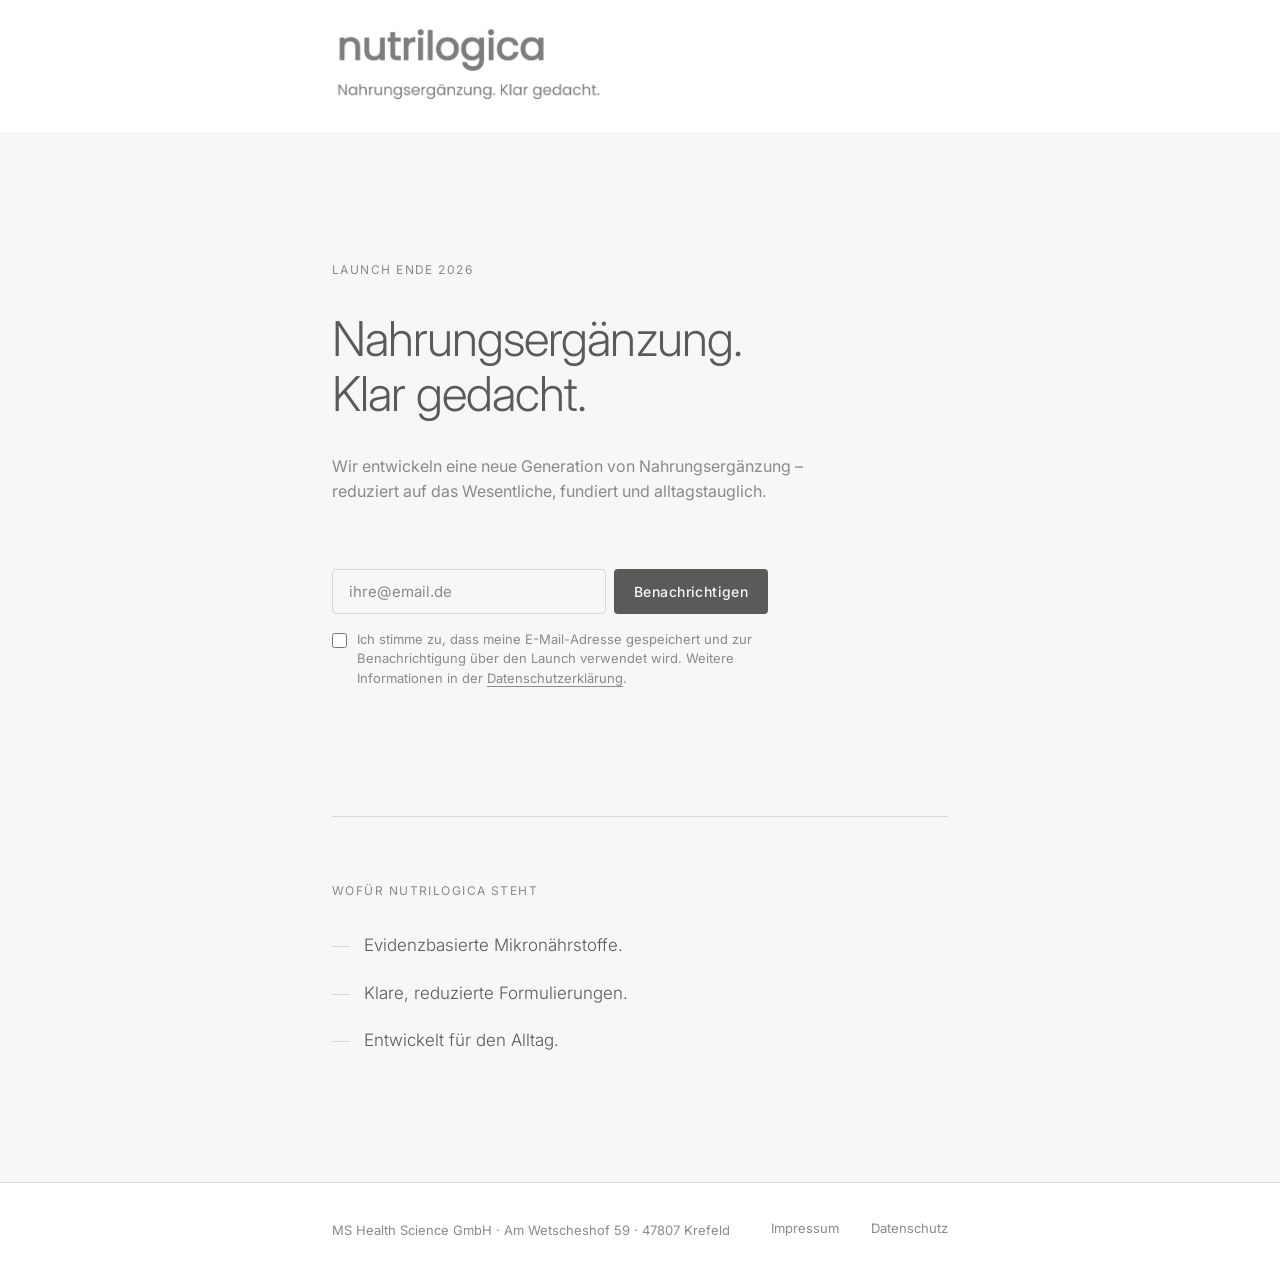
==== index.html @ a8f32e7f "Initial commit: nutrilogica coming soon page Static site with hero, email lead capture, GDPR consent" ====
<!DOCTYPE html>
<html lang="de">
<head>
  <meta charset="UTF-8" />
  <meta name="viewport" content="width=device-width, initial-scale=1.0" />
  <meta name="description" content="nutrilogica – Eine neue Generation von Nahrungsergänzung. Reduziert auf das Wesentliche. Launch Ende 2026." />
  <meta name="robots" content="noindex, nofollow" />

  <title>nutrilogica – Nahrungsergänzung. Klar gedacht.</title>

  <!-- Inter font -->
  <link rel="preconnect" href="https://fonts.googleapis.com" />
  <link rel="preconnect" href="https://fonts.gstatic.com" crossorigin />
  <link href="https://fonts.googleapis.com/css2?family=Inter:wght@300;400;500&display=swap" rel="stylesheet" />

  <link rel="stylesheet" href="style.css" />
</head>
<body>

  <!-- ─── Header ────────────────────────────────────────────────────────── -->
  <header class="site-header">
    <div class="container">
      <img
        class="logo"
        src="nutrilogica-logo_reduziert.png"
        alt="nutrilogica"
        width="1151"
        height="423"
      />
    </div>
  </header>

  <main>

    <!-- ─── Hero ──────────────────────────────────────────────────────────── -->
    <section class="hero">
      <div class="container">

        <p class="hero__eyebrow">Launch Ende 2026</p>

        <h1 class="hero__headline">Nahrungsergänzung.<br>Klar gedacht.</h1>

        <p class="hero__subline">
          Wir entwickeln eine neue Generation von Nahrungsergänzung –
          reduziert auf das Wesentliche, fundiert und alltagstauglich.
        </p>

        <!-- Lead capture form -->
        <form
          class="lead-form"
          id="leadForm"
          novalidate
          aria-label="E-Mail-Benachrichtigung anmelden"
        >
          <div class="lead-form__row">
            <label for="email" class="visually-hidden">E-Mail-Adresse</label>
            <input
              class="lead-form__input"
              type="email"
              id="email"
              name="email"
              placeholder="ihre@email.de"
              autocomplete="email"
              required
            />
            <button class="lead-form__btn" type="submit">
              Benachrichtigen
            </button>
          </div>

          <div class="lead-form__consent">
            <input
              type="checkbox"
              id="gdpr"
              name="gdpr"
              required
            />
            <label class="lead-form__consent-label" for="gdpr">
              Ich stimme zu, dass meine E-Mail-Adresse gespeichert und zur
              Benachrichtigung über den Launch verwendet wird. Weitere
              Informationen in der
              <a href="datenschutz.html">Datenschutzerklärung</a>.
            </label>
          </div>

          <p class="lead-form__success" role="status" aria-live="polite">
            Vielen Dank. Wir melden uns, wenn es soweit ist.
          </p>
        </form>

      </div>
    </section>

    <div class="container">
      <hr class="divider" />
    </div>

    <!-- ─── Pillars ────────────────────────────────────────────────────────── -->
    <section class="pillars" aria-labelledby="pillars-label">
      <div class="container">

        <p class="pillars__label" id="pillars-label">Wofür nutrilogica steht</p>

        <ul class="pillars__list">
          <li class="pillars__item">Evidenzbasierte Mikronährstoffe.</li>
          <li class="pillars__item">Klare, reduzierte Formulierungen.</li>
          <li class="pillars__item">Entwickelt für den Alltag.</li>
        </ul>

      </div>
    </section>

  </main>

  <!-- ─── Footer ────────────────────────────────────────────────────────── -->
  <footer class="site-footer">
    <div class="container">
      <div class="site-footer__inner">

        <p class="site-footer__company">
          MS Health Science GmbH &middot; Am Wetscheshof 59 &middot; 47807 Krefeld
        </p>

        <nav aria-label="Rechtliche Links">
          <ul class="site-footer__nav">
            <li><a href="impressum.html">Impressum</a></li>
            <li><a href="datenschutz.html">Datenschutz</a></li>
          </ul>
        </nav>

      </div>
    </div>
  </footer>

  <script src="main.js"></script>
</body>
</html>
---- style.css ----
/* ─── Config ─────────────────────────────────────────────────────────────── */
:root {
  --color-bg:        #F6F7F6;
  --color-text:      #5A5A58;
  --color-text-muted:#8A8A88;
  --color-border:    #D8D9D7;
  --color-accent:    #5A5A58;

  --font-base:       'Inter', system-ui, sans-serif;

  /* Spacing scale – mobile base values */
  --space-xs:  0.5rem;
  --space-sm:  1rem;
  --space-md:  1.5rem;
  --space-lg:  2.5rem;
  --space-xl:  4rem;

  --max-width: 680px;
  --radius:    4px;
}

/* Scale spacing up from tablet onwards */
@media (min-width: 640px) {
  :root {
    --space-md: 2rem;
    --space-lg: 4rem;
    --space-xl: 8rem;
  }
}

/* ─── Reset ──────────────────────────────────────────────────────────────── */
*, *::before, *::after { box-sizing: border-box; margin: 0; padding: 0; }

html {
  font-size: 16px;
  -webkit-font-smoothing: antialiased;
  text-rendering: optimizeLegibility;
}

body {
  background-color: var(--color-bg);
  color: var(--color-text);
  font-family: var(--font-base);
  line-height: 1.6;
  min-height: 100vh;
  display: flex;
  flex-direction: column;
}

img { display: block; max-width: 100%; }
a   { color: inherit; text-decoration: underline; text-underline-offset: 3px; }
a:hover { opacity: 0.65; }

/* ─── Layout helpers ─────────────────────────────────────────────────────── */
.container {
  width: 100%;
  max-width: var(--max-width);
  margin-inline: auto;
  /* Tighter on mobile, comfortable on wider screens */
  padding-inline: var(--space-sm);
}

@media (min-width: 640px) {
  .container {
    padding-inline: var(--space-md);
  }
}

/* ─── Header ─────────────────────────────────────────────────────────────── */
.site-header {
  background: white;
  padding-block: var(--space-sm);
}

.site-header .container {
  text-align: left;
}

.site-header .logo {
  /* Mobile: readable at 140px tall (≈ 380px wide on the 1151:423 ratio) */
  height: 140px;
  width: auto;
}

@media (min-width: 480px) {
  .site-header .logo {
    height: 70px;
  }
}

@media (min-width: 640px) {
  .site-header .logo {
    height: 100px;
  }
}

/* ─── Hero ───────────────────────────────────────────────────────────────── */
.hero {
  padding-block: var(--space-xl) var(--space-lg);
}

.hero__eyebrow {
  font-size: 0.75rem;
  letter-spacing: 0.12em;
  text-transform: uppercase;
  color: var(--color-text-muted);
  margin-bottom: var(--space-md);
}

.hero__headline {
  font-size: clamp(2rem, 5vw, 3rem);
  font-weight: 300;
  line-height: 1.15;
  letter-spacing: -0.02em;
  color: var(--color-text);
  margin-bottom: var(--space-md);
}

.hero__subline {
  font-size: 1rem;
  font-weight: 400;
  color: var(--color-text-muted);
  max-width: 520px;
  margin-bottom: var(--space-lg);
}

/* ─── Lead Capture Form ──────────────────────────────────────────────────── */
.lead-form {
  display: flex;
  flex-direction: column;
  gap: var(--space-sm);
  max-width: 420px;
}

/* Mobile: stack input and button vertically */
.lead-form__row {
  display: flex;
  flex-direction: column;
  gap: var(--space-xs);
}

/* Tablet+: place them side-by-side */
@media (min-width: 480px) {
  .lead-form__row {
    flex-direction: row;
  }
}

.lead-form__input {
  flex: 1;
  padding: 0.75rem 1rem;
  border: 1px solid var(--color-border);
  border-radius: var(--radius);
  background: transparent;
  color: var(--color-text);
  font-family: var(--font-base);
  font-size: 0.9375rem;
  outline: none;
  transition: border-color 0.2s;
}

.lead-form__input::placeholder { color: var(--color-text-muted); }

.lead-form__input:focus {
  border-color: var(--color-accent);
}

.lead-form__btn {
  padding: 0.75rem 1.25rem;
  background: var(--color-accent);
  color: var(--color-bg);
  border: none;
  border-radius: var(--radius);
  font-family: var(--font-base);
  font-size: 0.875rem;
  font-weight: 500;
  letter-spacing: 0.03em;
  cursor: pointer;
  /* Full width on mobile, auto on wider screens */
  width: 100%;
  white-space: nowrap;
  transition: opacity 0.2s;
}

@media (min-width: 480px) {
  .lead-form__btn {
    width: auto;
  }
}

.lead-form__btn:hover { opacity: 0.8; }

/* GDPR consent */
.lead-form__consent {
  display: flex;
  align-items: flex-start;
  gap: 0.625rem;
}

.lead-form__consent input[type="checkbox"] {
  flex-shrink: 0;
  margin-top: 3px;
  accent-color: var(--color-accent);
  width: 15px;
  height: 15px;
  cursor: pointer;
}

.lead-form__consent-label {
  font-size: 0.8125rem;
  color: var(--color-text-muted);
  line-height: 1.5;
}

.lead-form__consent-label a {
  color: var(--color-text-muted);
}

/* Success state */
.lead-form__success {
  display: none;
  font-size: 0.9375rem;
  color: var(--color-text-muted);
  padding-block: var(--space-xs);
}

.lead-form.is-submitted .lead-form__row,
.lead-form.is-submitted .lead-form__consent { display: none; }

.lead-form.is-submitted .lead-form__success { display: block; }

/* ─── Divider ────────────────────────────────────────────────────────────── */
.divider {
  border: none;
  border-top: 1px solid var(--color-border);
  margin-block: var(--space-lg);
}

/* ─── Pillars Section ────────────────────────────────────────────────────── */
.pillars {
  padding-bottom: var(--space-xl);
}

.pillars__label {
  font-size: 0.75rem;
  letter-spacing: 0.12em;
  text-transform: uppercase;
  color: var(--color-text-muted);
  margin-bottom: var(--space-md);
}

.pillars__list {
  list-style: none;
  display: flex;
  flex-direction: column;
  gap: 1.25rem;
}

.pillars__item {
  display: flex;
  align-items: baseline;
  gap: 0.875rem;
  font-size: 1.0625rem;
  font-weight: 300;
  color: var(--color-text);
}

.pillars__item::before {
  content: '';
  display: inline-block;
  flex-shrink: 0;
  width: 18px;
  height: 1px;
  background: var(--color-border);
  position: relative;
  top: -4px;
}

/* ─── Footer ─────────────────────────────────────────────────────────────── */
.site-footer {
  background: white;
  margin-top: auto;
  border-top: 1px solid var(--color-border);
  padding-block: var(--space-md);
}

/* Mobile: stack company name and nav links vertically */
.site-footer__inner {
  display: flex;
  flex-direction: column;
  align-items: flex-start;
  gap: var(--space-sm);
}

/* Tablet+: place them on one row */
@media (min-width: 640px) {
  .site-footer__inner {
    flex-direction: row;
    flex-wrap: wrap;
    justify-content: space-between;
    align-items: flex-end;
  }
}

.site-footer__company {
  font-size: 0.8125rem;
  color: var(--color-text-muted);
  line-height: 1.7;
}

.site-footer__nav {
  display: flex;
  gap: var(--space-md);
  list-style: none;
}

.site-footer__nav a {
  font-size: 0.8125rem;
  color: var(--color-text-muted);
  text-decoration: none;
}

.site-footer__nav a:hover { text-decoration: underline; text-underline-offset: 3px; }

/* ─── Inner pages (Impressum / Datenschutz) ──────────────────────────────── */
.page-content {
  padding-block: var(--space-lg) var(--space-xl);
  flex: 1;
}

.page-content h1 {
  font-size: 1.75rem;
  font-weight: 300;
  letter-spacing: -0.01em;
  margin-bottom: var(--space-lg);
}

.page-content h2 {
  font-size: 1rem;
  font-weight: 500;
  margin-top: var(--space-md);
  margin-bottom: var(--space-xs);
}

.page-content p,
.page-content address {
  font-size: 0.9375rem;
  color: var(--color-text-muted);
  font-style: normal;
  line-height: 1.7;
  margin-bottom: var(--space-sm);
}

.page-content a { color: var(--color-text-muted); }

.back-link {
  display: inline-flex;
  align-items: center;
  gap: 0.375rem;
  font-size: 0.875rem;
  color: var(--color-text-muted);
  text-decoration: none;
  margin-bottom: var(--space-lg);
}

.back-link:hover { opacity: 0.65; }

/* ─── Accessibility ──────────────────────────────────────────────────────── */
.visually-hidden {
  position: absolute;
  width: 1px;
  height: 1px;
  padding: 0;
  margin: -1px;
  overflow: hidden;
  clip: rect(0, 0, 0, 0);
  white-space: nowrap;
  border: 0;
}

/*
 * Responsive behaviour is co-located with each component above
 * using mobile-first min-width breakpoints:
 *   480px – form row switches to inline, button width becomes auto
 *   640px – spacing scale increases, container padding widens,
 *            footer switches to horizontal layout
 */
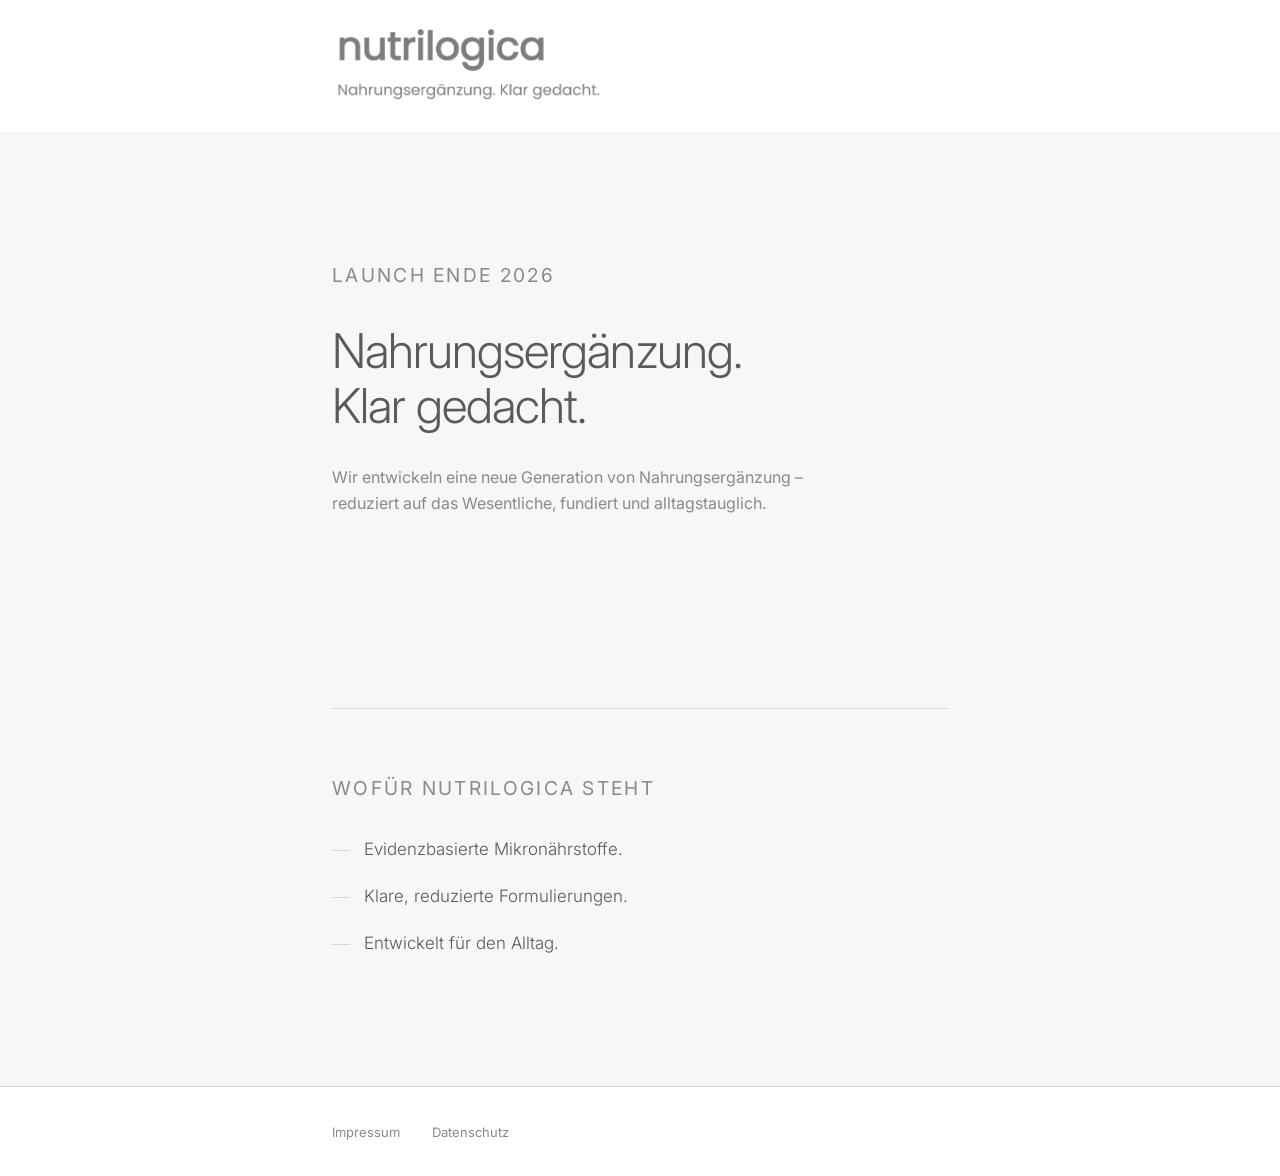
==== commit deba3146: "Remove lead capture form and associated elements from the coming soon page. Clean up HTML structure " ====
--- a/index.html
+++ b/index.html
@@ -45,62 +45,16 @@
           reduziert auf das Wesentliche, fundiert und alltagstauglich.
         </p>
 
-        <!-- Lead capture form -->
-        <form
-          class="lead-form"
-          id="leadForm"
-          novalidate
-          aria-label="E-Mail-Benachrichtigung anmelden"
-        >
-          <div class="lead-form__row">
-            <label for="email" class="visually-hidden">E-Mail-Adresse</label>
-            <input
-              class="lead-form__input"
-              type="email"
-              id="email"
-              name="email"
-              placeholder="ihre@email.de"
-              autocomplete="email"
-              required
-            />
-            <button class="lead-form__btn" type="submit">
-              Benachrichtigen
-            </button>
-          </div>
-
-          <div class="lead-form__consent">
-            <input
-              type="checkbox"
-              id="gdpr"
-              name="gdpr"
-              required
-            />
-            <label class="lead-form__consent-label" for="gdpr">
-              Ich stimme zu, dass meine E-Mail-Adresse gespeichert und zur
-              Benachrichtigung über den Launch verwendet wird. Weitere
-              Informationen in der
-              <a href="datenschutz.html">Datenschutzerklärung</a>.
-            </label>
-          </div>
-
-          <p class="lead-form__success" role="status" aria-live="polite">
-            Vielen Dank. Wir melden uns, wenn es soweit ist.
-          </p>
-        </form>
-
       </div>
     </section>
 
     <div class="container">
       <hr class="divider" />
     </div>
-
     <!-- ─── Pillars ────────────────────────────────────────────────────────── -->
     <section class="pillars" aria-labelledby="pillars-label">
       <div class="container">
-
         <p class="pillars__label" id="pillars-label">Wofür nutrilogica steht</p>
-
         <ul class="pillars__list">
           <li class="pillars__item">Evidenzbasierte Mikronährstoffe.</li>
           <li class="pillars__item">Klare, reduzierte Formulierungen.</li>
@@ -109,18 +63,11 @@
 
       </div>
     </section>
-
   </main>
-
   <!-- ─── Footer ────────────────────────────────────────────────────────── -->
   <footer class="site-footer">
     <div class="container">
       <div class="site-footer__inner">
-
-        <p class="site-footer__company">
-          MS Health Science GmbH &middot; Am Wetscheshof 59 &middot; 47807 Krefeld
-        </p>
-
         <nav aria-label="Rechtliche Links">
           <ul class="site-footer__nav">
             <li><a href="impressum.html">Impressum</a></li>
--- a/style.css
+++ b/style.css
@@ -105,6 +105,12 @@
   text-transform: uppercase;
   color: var(--color-text-muted);
   margin-bottom: var(--space-md);
+}
+
+@media (min-width: 640px) {
+  .hero__eyebrow {
+    font-size: 1.2rem;
+  }
 }
 
 .hero__headline {
@@ -249,6 +255,12 @@
   margin-bottom: var(--space-md);
 }
 
+@media (min-width: 640px) {
+  .pillars__label {
+    font-size: 1.2rem;
+  }
+}
+
 .pillars__list {
   list-style: none;
   display: flex;
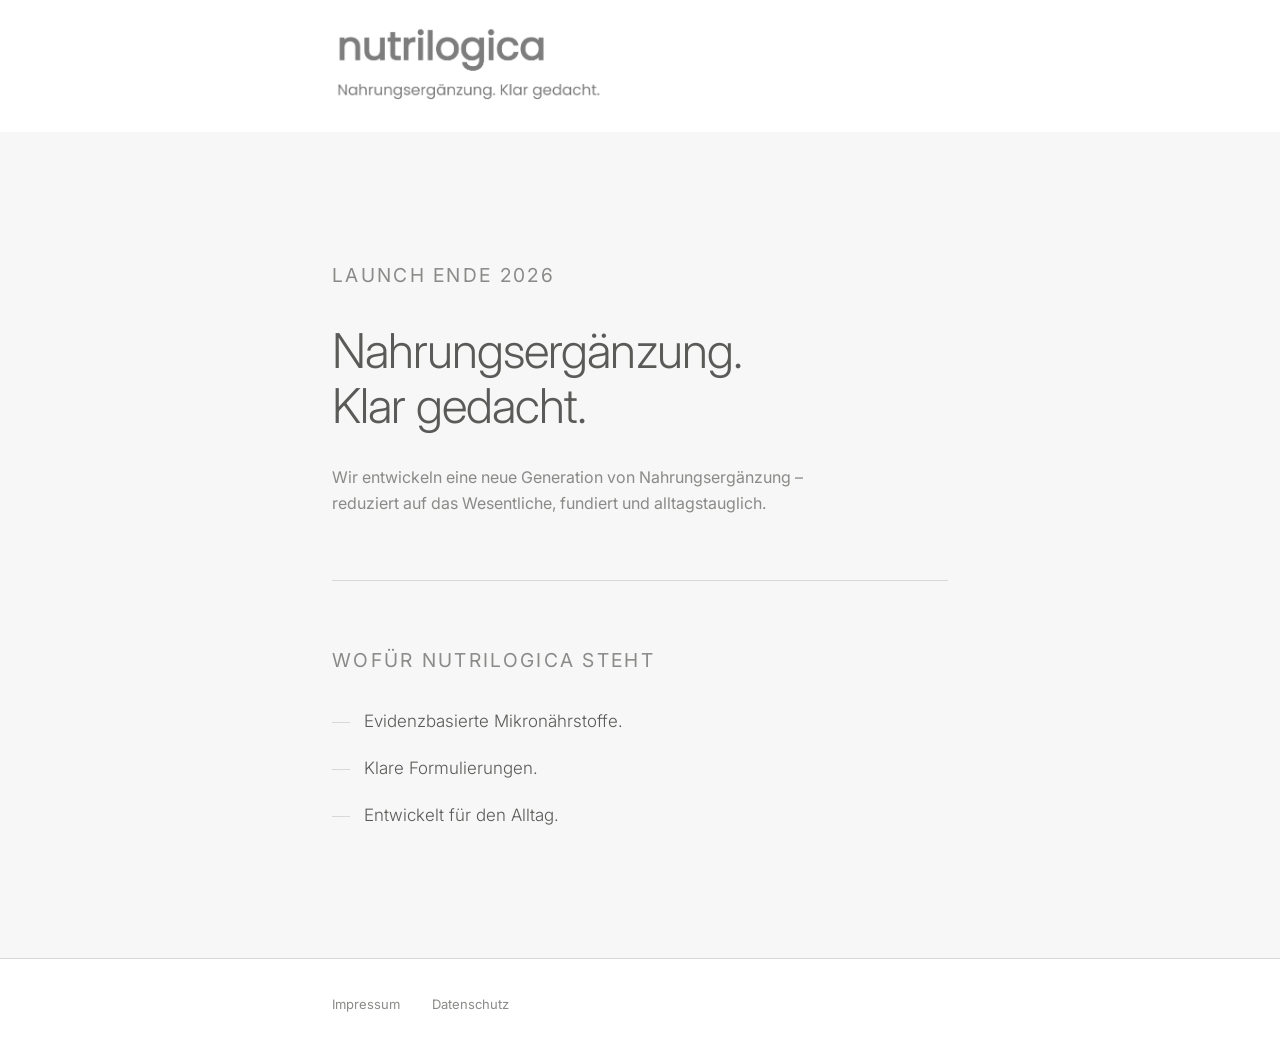
==== commit f9086357: "Update coming soon page content and styles. Simplified wording in the pillars section, added a manua" ====
--- a/index.html
+++ b/index.html
@@ -57,7 +57,7 @@
         <p class="pillars__label" id="pillars-label">Wofür nutrilogica steht</p>
         <ul class="pillars__list">
           <li class="pillars__item">Evidenzbasierte Mikronährstoffe.</li>
-          <li class="pillars__item">Klare, reduzierte Formulierungen.</li>
+          <li class="pillars__item">Klare Formulierungen.</li>
           <li class="pillars__item">Entwickelt für den Alltag.</li>
         </ul>
 
--- a/style.css
+++ b/style.css
@@ -78,13 +78,13 @@
 
 .site-header .logo {
   /* Mobile: readable at 140px tall (≈ 380px wide on the 1151:423 ratio) */
-  height: 140px;
-  width: auto;
+  height: auto;
 }
 
 @media (min-width: 480px) {
   .site-header .logo {
     height: 70px;
+    width: auto;
   }
 }
 
@@ -96,7 +96,7 @@
 
 /* ─── Hero ───────────────────────────────────────────────────────────────── */
 .hero {
-  padding-block: var(--space-xl) var(--space-lg);
+  padding: var(--space-xl) var(--space-md) 0 var(--space-md);
 }
 
 .hero__eyebrow {
@@ -127,7 +127,6 @@
   font-weight: 400;
   color: var(--color-text-muted);
   max-width: 520px;
-  margin-bottom: var(--space-lg);
 }
 
 /* ─── Lead Capture Form ──────────────────────────────────────────────────── */
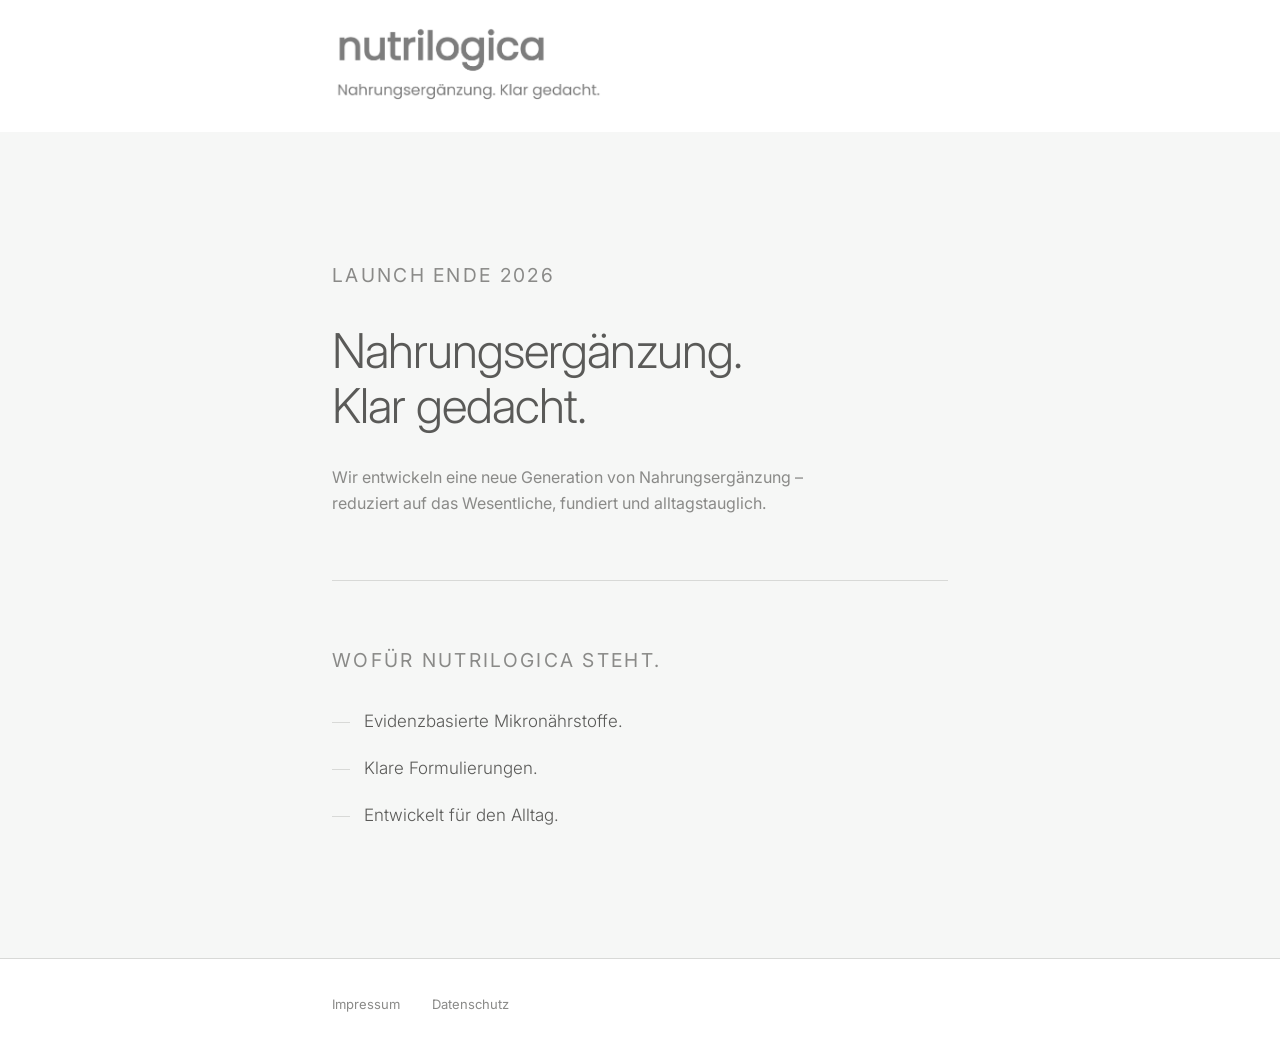
==== commit 50d419c7: "Fix punctuation in pillars section label for consistency." ====
--- a/index.html
+++ b/index.html
@@ -54,7 +54,7 @@
     <!-- ─── Pillars ────────────────────────────────────────────────────────── -->
     <section class="pillars" aria-labelledby="pillars-label">
       <div class="container">
-        <p class="pillars__label" id="pillars-label">Wofür nutrilogica steht</p>
+        <p class="pillars__label" id="pillars-label">Wofür nutrilogica steht.</p>
         <ul class="pillars__list">
           <li class="pillars__item">Evidenzbasierte Mikronährstoffe.</li>
           <li class="pillars__item">Klare Formulierungen.</li>
